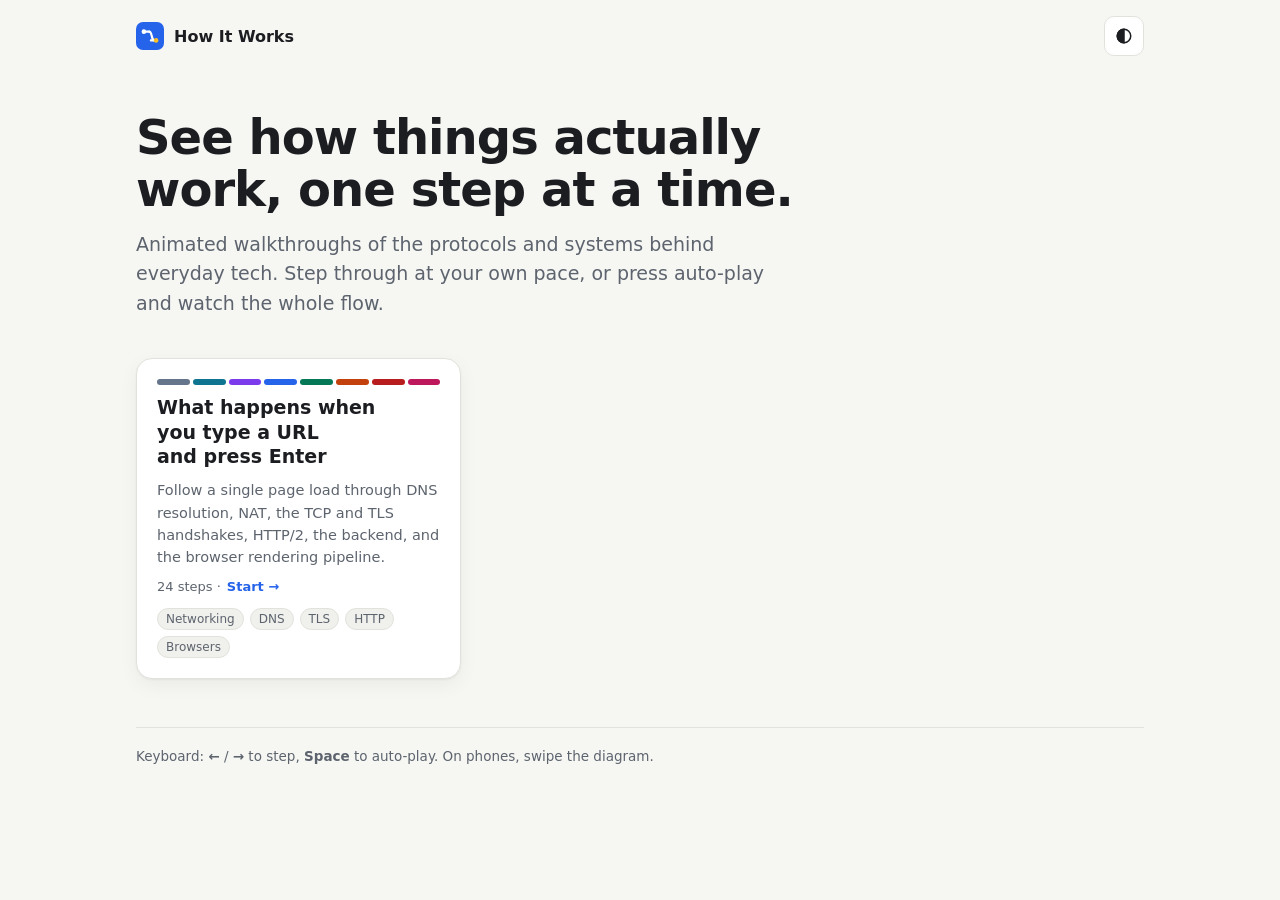
==== index.html @ ea6b0840 "Add animated explainer engine and URL-to-page explainer Zero-build static site for GitHub Pages: a r" ====
<!doctype html>
<html lang="en">
<head>
  <meta charset="utf-8">
  <meta name="viewport" content="width=device-width, initial-scale=1, viewport-fit=cover">
  <title>How It Works</title>
  <meta name="description" content="Animated, step-by-step explainers of how the internet and software systems actually work.">
  <link rel="icon" href="favicon.svg" type="image/svg+xml">
  <script src="assets/theme.js"></script>
  <link rel="stylesheet" href="assets/base.css">
  <style>
    .wrap { max-width: 1040px; margin: 0 auto; padding: 0 16px; }
    header.site {
      display: flex; align-items: center; justify-content: space-between; gap: 12px;
      padding-top: max(16px, env(safe-area-inset-top)); padding-bottom: 16px;
    }
    .brand { display: flex; align-items: center; gap: 10px; font-weight: 700; font-size: 16px; color: var(--text); text-decoration: none; }
    .brand img { width: 28px; height: 28px; }
    .hero { padding: 40px 0 28px; }
    .hero h1 { font-size: clamp(30px, 6vw, 48px); line-height: 1.08; margin: 0 0 14px; letter-spacing: -.02em; text-wrap: balance; }
    .hero p { font-size: clamp(16px, 2.4vw, 19px); line-height: 1.55; color: var(--muted); margin: 0; max-width: 640px; }
    .grid { display: grid; grid-template-columns: repeat(auto-fill, minmax(300px, 1fr)); gap: 16px; padding: 12px 0 48px; }
    .card {
      display: flex; flex-direction: column; gap: 10px;
      padding: 20px; border-radius: 16px; border: 1px solid var(--border);
      background: var(--surface); color: var(--text); text-decoration: none;
      box-shadow: var(--shadow); transition: transform .15s ease, border-color .15s ease;
    }
    .card:hover { transform: translateY(-2px); border-color: var(--accent); }
    .card h2 { font-size: 19px; line-height: 1.3; margin: 0; text-wrap: balance; }
    .card p { margin: 0; font-size: 14.5px; line-height: 1.55; color: var(--muted); }
    .bar { display: flex; gap: 3px; height: 6px; }
    .bar span { flex: 1; border-radius: 3px; }
    .tags { display: flex; flex-wrap: wrap; gap: 6px; margin-top: auto; padding-top: 4px; }
    .tag { font-size: 12px; padding: 3px 8px; border-radius: 999px; background: var(--surface-2); border: 1px solid var(--border); color: var(--muted); }
    .meta { font-size: 13px; color: var(--muted); display: flex; gap: 6px; align-items: center; }
    .meta b { color: var(--accent); font-weight: 650; }
    footer.site { border-top: 1px solid var(--border); padding: 20px 0 max(24px, env(safe-area-inset-bottom)); font-size: 13.5px; color: var(--muted); }
    noscript { display: block; padding: 16px; border: 1px solid var(--border); border-radius: 12px; }
  </style>
</head>
<body>
  <div class="wrap">
    <header class="site">
      <a class="brand" href="./"><img src="favicon.svg" alt="">How It Works</a>
      <button class="icon-btn" data-theme-toggle aria-label="Toggle dark mode" title="Toggle dark mode">
        <svg viewBox="0 0 24 24" fill="none" stroke="currentColor" stroke-width="2"><circle cx="12" cy="12" r="9"/><path d="M12 3a9 9 0 0 0 0 18z" fill="currentColor"/></svg>
      </button>
    </header>

    <section class="hero">
      <h1>See how things actually work, one step at a time.</h1>
      <p>Animated walkthroughs of the protocols and systems behind everyday tech. Step through at your own pace, or press auto-play and watch the whole flow.</p>
    </section>

    <main class="grid" id="grid">
      <noscript>These explainers need JavaScript to animate.</noscript>
    </main>

    <footer class="site">
      Keyboard: <b>←</b> / <b>→</b> to step, <b>Space</b> to auto-play. On phones, swipe the diagram.
    </footer>
  </div>

  <script src="explainers/registry.js"></script>
  <script>
    (function () {
      var grid = document.getElementById('grid');
      (window.HIW_EXPLAINERS || []).forEach(function (x) {
        var a = document.createElement('a');
        a.className = 'card';
        a.href = 'explainers/' + x.slug + '/';
        var bar = document.createElement('div');
        bar.className = 'bar';
        (x.colors || ['#2563eb']).forEach(function (c) {
          var s = document.createElement('span'); s.style.background = c; bar.appendChild(s);
        });
        var h2 = document.createElement('h2'); h2.textContent = x.title;
        var p = document.createElement('p'); p.textContent = x.description;
        var meta = document.createElement('div'); meta.className = 'meta';
        meta.innerHTML = '<span></span><b>Start →</b>';
        meta.firstChild.textContent = (x.steps ? x.steps + ' steps · ' : '');
        var tags = document.createElement('div'); tags.className = 'tags';
        (x.tags || []).forEach(function (t) {
          var s = document.createElement('span'); s.className = 'tag'; s.textContent = t; tags.appendChild(s);
        });
        a.append(bar, h2, p, meta, tags);
        grid.appendChild(a);
      });
    })();
  </script>
</body>
</html>
---- assets/base.css ----
/* Shared design tokens for the gallery and the player. */
:root {
  --bg: #f6f6f3;
  --surface: #ffffff;
  --surface-2: #f0f0ec;
  --text: #1b1d21;
  --muted: #5d646e;
  --border: #e2e2dd;
  --accent: #2563eb;
  --node-fill: #ffffff;
  --node-stroke: #c9cdd3;
  --link: #d3d6db;
  --shadow: 0 1px 2px rgba(0, 0, 0, .05), 0 6px 20px rgba(0, 0, 0, .05);
  --sans: system-ui, -apple-system, "Segoe UI", Roboto, "Helvetica Neue", sans-serif;
  --mono: ui-monospace, SFMono-Regular, Menlo, Consolas, "Liberation Mono", monospace;
  color-scheme: light;
}

@media (prefers-color-scheme: dark) {
  :root:not([data-theme="light"]) {
    --bg: #0f1115;
    --surface: #161920;
    --surface-2: #1e222b;
    --text: #e8eaed;
    --muted: #9aa3ae;
    --border: #2a2f3a;
    --accent: #6b9bff;
    --node-fill: #1a1e27;
    --node-stroke: #3a414e;
    --link: #2e3440;
    --shadow: 0 1px 2px rgba(0, 0, 0, .4), 0 6px 20px rgba(0, 0, 0, .3);
    color-scheme: dark;
  }
}

:root[data-theme="dark"] {
  --bg: #0f1115;
  --surface: #161920;
  --surface-2: #1e222b;
  --text: #e8eaed;
  --muted: #9aa3ae;
  --border: #2a2f3a;
  --accent: #6b9bff;
  --node-fill: #1a1e27;
  --node-stroke: #3a414e;
  --link: #2e3440;
  --shadow: 0 1px 2px rgba(0, 0, 0, .4), 0 6px 20px rgba(0, 0, 0, .3);
  color-scheme: dark;
}

*, *::before, *::after { box-sizing: border-box; }

html, body {
  margin: 0;
  background: var(--bg);
  color: var(--text);
  font-family: var(--sans);
  -webkit-font-smoothing: antialiased;
  -webkit-text-size-adjust: 100%;
}

a { color: var(--accent); }

button { font: inherit; color: inherit; }

.icon-btn {
  display: inline-grid;
  place-items: center;
  width: 40px;
  height: 40px;
  border-radius: 10px;
  border: 1px solid var(--border);
  background: var(--surface);
  cursor: pointer;
  flex: none;
}
.icon-btn:hover { background: var(--surface-2); }
.icon-btn svg { width: 18px; height: 18px; }

:focus-visible { outline: 2px solid var(--accent); outline-offset: 2px; }
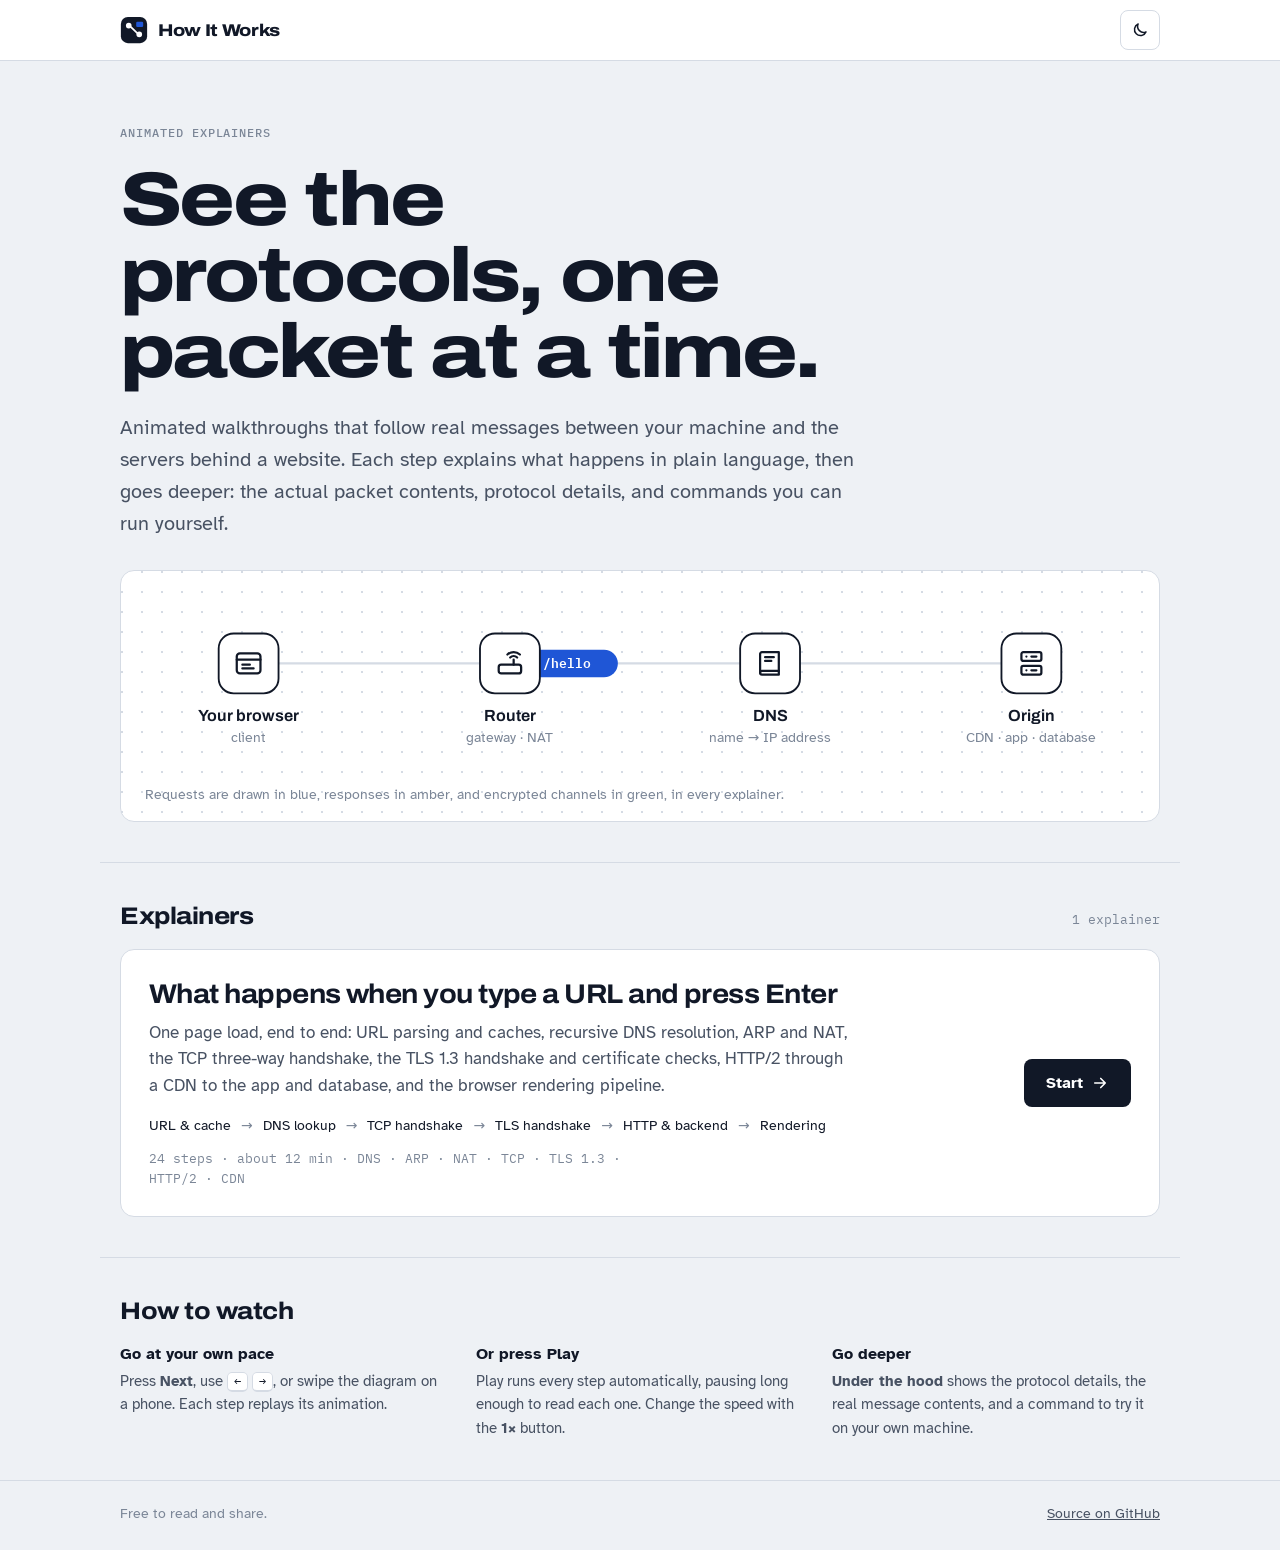
==== commit ffecf52d: "Redesign site and rebuild animation engine New visual system (Archivo, Atkinson Hyperlegible, IBM Pl" ====
--- a/index.html
+++ b/index.html
@@ -4,88 +4,314 @@
   <meta charset="utf-8">
   <meta name="viewport" content="width=device-width, initial-scale=1, viewport-fit=cover">
   <title>How It Works</title>
-  <meta name="description" content="Animated, step-by-step explainers of how the internet and software systems actually work.">
+  <meta name="description" content="Animated, step-by-step walkthroughs of the protocols behind everyday software, for students and engineers.">
   <link rel="icon" href="favicon.svg" type="image/svg+xml">
   <script src="assets/theme.js"></script>
+  <link rel="preconnect" href="https://fonts.googleapis.com">
+  <link rel="preconnect" href="https://fonts.gstatic.com" crossorigin>
+  <link rel="stylesheet" href="https://fonts.googleapis.com/css2?family=Archivo:wdth,wght@100..125,400..800&family=Atkinson+Hyperlegible:wght@400;700&family=IBM+Plex+Mono:wght@400;500;600&display=swap">
   <link rel="stylesheet" href="assets/base.css">
   <style>
-    .wrap { max-width: 1040px; margin: 0 auto; padding: 0 16px; }
-    header.site {
-      display: flex; align-items: center; justify-content: space-between; gap: 12px;
-      padding-top: max(16px, env(safe-area-inset-top)); padding-bottom: 16px;
-    }
-    .brand { display: flex; align-items: center; gap: 10px; font-weight: 700; font-size: 16px; color: var(--text); text-decoration: none; }
-    .brand img { width: 28px; height: 28px; }
-    .hero { padding: 40px 0 28px; }
-    .hero h1 { font-size: clamp(30px, 6vw, 48px); line-height: 1.08; margin: 0 0 14px; letter-spacing: -.02em; text-wrap: balance; }
-    .hero p { font-size: clamp(16px, 2.4vw, 19px); line-height: 1.55; color: var(--muted); margin: 0; max-width: 640px; }
-    .grid { display: grid; grid-template-columns: repeat(auto-fill, minmax(300px, 1fr)); gap: 16px; padding: 12px 0 48px; }
-    .card {
-      display: flex; flex-direction: column; gap: 10px;
-      padding: 20px; border-radius: 16px; border: 1px solid var(--border);
-      background: var(--surface); color: var(--text); text-decoration: none;
-      box-shadow: var(--shadow); transition: transform .15s ease, border-color .15s ease;
-    }
-    .card:hover { transform: translateY(-2px); border-color: var(--accent); }
-    .card h2 { font-size: 19px; line-height: 1.3; margin: 0; text-wrap: balance; }
-    .card p { margin: 0; font-size: 14.5px; line-height: 1.55; color: var(--muted); }
-    .bar { display: flex; gap: 3px; height: 6px; }
-    .bar span { flex: 1; border-radius: 3px; }
-    .tags { display: flex; flex-wrap: wrap; gap: 6px; margin-top: auto; padding-top: 4px; }
-    .tag { font-size: 12px; padding: 3px 8px; border-radius: 999px; background: var(--surface-2); border: 1px solid var(--border); color: var(--muted); }
-    .meta { font-size: 13px; color: var(--muted); display: flex; gap: 6px; align-items: center; }
-    .meta b { color: var(--accent); font-weight: 650; }
-    footer.site { border-top: 1px solid var(--border); padding: 20px 0 max(24px, env(safe-area-inset-bottom)); font-size: 13.5px; color: var(--muted); }
-    noscript { display: block; padding: 16px; border: 1px solid var(--border); border-radius: 12px; }
+    body { min-height: 100vh; }
+    .wrap {
+      max-width: 1080px;
+      margin: 0 auto;
+      padding-left: max(20px, env(safe-area-inset-left, 0px));
+      padding-right: max(20px, env(safe-area-inset-right, 0px));
+    }
+
+    /* header */
+    .site-head { border-bottom: 1px solid var(--rule); background: var(--sheet); }
+    .site-head .wrap { display: flex; align-items: center; justify-content: space-between; gap: 16px; min-height: 60px; padding-block: 8px; }
+    .mark { display: inline-flex; align-items: center; gap: 10px; text-decoration: none; }
+    .mark svg { width: 28px; height: 28px; flex: none; }
+    .mark span {
+      font-family: var(--font-display);
+      font-stretch: 115%;
+      font-weight: 800;
+      font-size: 17px;
+      letter-spacing: -0.02em;
+    }
+
+    /* intro */
+    .intro { padding-block: 64px 40px; display: grid; gap: 22px; }
+    .intro > * { min-width: 0; }
+    .eyebrow {
+      margin: 0;
+      font-family: var(--font-mono);
+      font-size: 12px;
+      font-weight: 500;
+      letter-spacing: .08em;
+      text-transform: uppercase;
+      color: var(--ink-3);
+    }
+    h1 {
+      margin: 0;
+      max-width: 15ch;
+      font-family: var(--font-display);
+      font-stretch: 118%;
+      font-weight: 800;
+      font-size: clamp(38px, 7vw, 76px);
+      line-height: 1.0;
+      letter-spacing: -0.035em;
+      text-wrap: balance;
+    }
+    .intro p.lead {
+      margin: 0;
+      max-width: 58ch;
+      font-size: clamp(17px, 2.1vw, 20px);
+      line-height: 1.6;
+      color: var(--ink-2);
+    }
+
+    /* route figure */
+    .route {
+      margin: 8px 0 0;
+      padding: 28px 24px 18px;
+      border: 1px solid var(--rule);
+      border-radius: 14px;
+      background-color: var(--sheet);
+      background-image: radial-gradient(circle at 1px 1px, var(--rule) 1px, transparent 1.4px);
+      background-size: 20px 20px;
+    }
+    .route-scroll { overflow-x: auto; }
+    .route svg { display: block; width: 100%; min-width: 560px; height: auto; }
+    .route figcaption { margin-top: 14px; font-size: 14px; color: var(--ink-3); }
+    .r-line { stroke: var(--rule); stroke-width: 2; fill: none; }
+    .r-tile { fill: var(--sheet); stroke: var(--ink); stroke-width: 1.6; }
+    .r-icon { color: var(--ink); }
+    .r-label { font-family: var(--font-display); font-weight: 650; font-size: 14px; fill: var(--ink); }
+    .r-sub { font-family: var(--font-body); font-size: 12px; fill: var(--ink-3); }
+    .r-out { fill: var(--out); }
+    .r-back { fill: var(--back); }
+    .r-out-text { fill: var(--on-out); font-family: var(--font-mono); font-size: 11px; font-weight: 600; }
+    .r-back-text { fill: var(--on-back); font-family: var(--font-mono); font-size: 11px; font-weight: 600; }
+
+    /* explainers */
+    .section { padding-block: 40px; border-top: 1px solid var(--rule); }
+    .section-head { display: flex; align-items: baseline; justify-content: space-between; gap: 16px; margin-bottom: 20px; }
+    h2 {
+      margin: 0;
+      font-family: var(--font-display);
+      font-stretch: 112%;
+      font-weight: 750;
+      font-size: 24px;
+      letter-spacing: -0.02em;
+    }
+    .count { font-family: var(--font-mono); font-size: 13px; color: var(--ink-3); }
+
+    .item {
+      display: grid;
+      grid-template-columns: minmax(0, 1fr) auto;
+      gap: 20px 32px;
+      align-items: center;
+      padding: 28px;
+      border: 1px solid var(--rule);
+      border-radius: 14px;
+      background: var(--sheet);
+      text-decoration: none;
+      transition: border-color .15s;
+    }
+    .item:hover { border-color: var(--ink-3); }
+    .item h3 {
+      margin: 0 0 10px;
+      font-family: var(--font-display);
+      font-stretch: 108%;
+      font-weight: 700;
+      font-size: clamp(21px, 2.6vw, 27px);
+      line-height: 1.2;
+      letter-spacing: -0.02em;
+      text-wrap: balance;
+    }
+    .item p { margin: 0; max-width: 64ch; font-size: 16.5px; line-height: 1.6; color: var(--ink-2); }
+    .chapters {
+      display: flex;
+      flex-wrap: wrap;
+      gap: 6px 0;
+      margin: 18px 0 0;
+      padding: 0;
+      list-style: none;
+      font-size: 14px;
+      color: var(--ink);
+    }
+    .chapters li { display: inline-flex; align-items: center; }
+    .chapters li + li::before { content: "→"; margin: 0 10px; color: var(--ink-3); }
+    .item .meta { margin-top: 14px; font-family: var(--font-mono); font-size: 12.5px; color: var(--ink-3); }
+    .go {
+      display: inline-flex;
+      align-items: center;
+      gap: 8px;
+      height: 48px;
+      padding: 0 22px;
+      border-radius: 8px;
+      background: var(--ink);
+      color: var(--sheet);
+      font-weight: 700;
+      font-size: 15.5px;
+      white-space: nowrap;
+    }
+    .go svg { width: 18px; height: 18px; }
+
+    /* how to use */
+    .how { display: grid; grid-template-columns: repeat(3, minmax(0, 1fr)); gap: 28px; margin: 0; padding: 0; list-style: none; }
+    .how h3 { margin: 0 0 6px; font-size: 16px; font-weight: 700; }
+    .how p { margin: 0; font-size: 15px; line-height: 1.55; color: var(--ink-2); }
+    kbd {
+      font-family: var(--font-mono);
+      font-size: 12px;
+      padding: 1px 6px;
+      border: 1px solid var(--rule);
+      border-bottom-width: 2px;
+      border-radius: 5px;
+      background: var(--sheet);
+      color: var(--ink);
+    }
+
+    .site-foot { border-top: 1px solid var(--rule); }
+    .site-foot .wrap { display: flex; flex-wrap: wrap; justify-content: space-between; gap: 8px 24px; padding-block: 24px max(28px, env(safe-area-inset-bottom, 0px)); font-size: 14px; color: var(--ink-3); }
+    .site-foot a { color: var(--ink-2); }
+
+    @media (max-width: 760px) {
+      .intro { padding-block: 40px 28px; }
+      .item { grid-template-columns: 1fr; padding: 22px 20px; }
+      .go { justify-self: start; }
+      .how { grid-template-columns: 1fr; gap: 18px; }
+      .route { padding: 20px 14px 14px; }
+    }
+    @media (max-width: 560px) {
+      .route svg { min-width: 0; }
+      .r-label { font-size: 26px; transform: translateY(12px); }
+      .r-sub, .r-out-text, .r-back-text { display: none; }
+    }
+    @media (prefers-reduced-motion: reduce) { .moving { display: none; } }
   </style>
 </head>
 <body>
-  <div class="wrap">
-    <header class="site">
-      <a class="brand" href="./"><img src="favicon.svg" alt="">How It Works</a>
-      <button class="icon-btn" data-theme-toggle aria-label="Toggle dark mode" title="Toggle dark mode">
-        <svg viewBox="0 0 24 24" fill="none" stroke="currentColor" stroke-width="2"><circle cx="12" cy="12" r="9"/><path d="M12 3a9 9 0 0 0 0 18z" fill="currentColor"/></svg>
+  <header class="site-head">
+    <div class="wrap">
+      <a class="mark" href="./" aria-label="How It Works, home">
+        <svg viewBox="0 0 32 32" aria-hidden="true"><rect x="1" y="1" width="30" height="30" rx="8" fill="var(--ink)"/><circle cx="10" cy="11" r="3.2" fill="var(--sheet)"/><circle cx="22" cy="21" r="3.2" fill="var(--sheet)"/><path d="M12.6 12.8 19.4 19.2" stroke="var(--sheet)" stroke-width="2" stroke-linecap="round"/><rect x="18.5" y="6.5" width="8" height="6" rx="1.5" fill="var(--out)"/></svg>
+        <span>How It Works</span>
+      </a>
+      <button class="iconbtn" type="button" data-theme-toggle aria-label="Switch between light and dark" title="Light / dark">
+        <svg class="theme-moon" viewBox="0 0 24 24" fill="none" stroke="currentColor" stroke-width="2" stroke-linecap="round" stroke-linejoin="round"><path d="M20 14.5A8 8 0 0 1 9.5 4a8 8 0 1 0 10.5 10.5z"/></svg>
+        <svg class="theme-sun" viewBox="0 0 24 24" fill="none" stroke="currentColor" stroke-width="2" stroke-linecap="round"><circle cx="12" cy="12" r="4"/><path d="M12 2v2M12 20v2M2 12h2M20 12h2M4.9 4.9l1.4 1.4M17.7 17.7l1.4 1.4M4.9 19.1l1.4-1.4M17.7 6.3l1.4-1.4"/></svg>
       </button>
-    </header>
-
-    <section class="hero">
-      <h1>See how things actually work, one step at a time.</h1>
-      <p>Animated walkthroughs of the protocols and systems behind everyday tech. Step through at your own pace, or press auto-play and watch the whole flow.</p>
+    </div>
+  </header>
+
+  <main>
+    <section class="wrap intro">
+      <p class="eyebrow">Animated explainers</p>
+      <h1>See the protocols, one packet at a time.</h1>
+      <p class="lead">Animated walkthroughs that follow real messages between your machine and the servers behind a website. Each step explains what happens in plain language, then goes deeper: the actual packet contents, protocol details, and commands you can run yourself.</p>
+
+      <figure class="route">
+        <div class="route-scroll">
+          <svg viewBox="0 0 860 150" role="img" aria-label="A message travels from your browser, through your router and the DNS address book, to the website, and the answer comes back.">
+            <path id="r-path" class="r-line" d="M90 56 H770"/>
+            <g class="moving">
+              <g>
+                <rect class="r-out" x="-58" y="-12" width="116" height="24" rx="12"/>
+                <text class="r-out-text" text-anchor="middle" y="4">GET /hello</text>
+                <animateMotion dur="7s" repeatCount="indefinite" keyPoints="0;1;1;1" keyTimes="0;0.42;0.5;1" calcMode="spline" keySplines="0.6 0 0.4 1;0 0 1 1;0 0 1 1" path="M90 56 H770"/>
+                <animate attributeName="opacity" dur="7s" repeatCount="indefinite" values="1;1;0;0;1" keyTimes="0;0.42;0.44;0.98;1"/>
+              </g>
+              <g opacity="0">
+                <rect class="r-back" x="-52" y="-12" width="104" height="24" rx="12"/>
+                <text class="r-back-text" text-anchor="middle" y="4">200 OK</text>
+                <animateMotion dur="7s" repeatCount="indefinite" keyPoints="0;0;1;1" keyTimes="0;0.5;0.92;1" calcMode="spline" keySplines="0 0 1 1;0.6 0 0.4 1;0 0 1 1" path="M770 56 H90"/>
+                <animate attributeName="opacity" dur="7s" repeatCount="indefinite" values="0;0;1;1;0" keyTimes="0;0.5;0.52;0.92;0.94"/>
+              </g>
+            </g>
+            <g transform="translate(90 56)">
+              <rect class="r-tile" x="-26" y="-26" width="52" height="52" rx="13"/>
+              <svg class="r-icon" x="-13" y="-13" width="26" height="26" viewBox="0 0 24 24" fill="none" stroke="currentColor" stroke-width="1.8" stroke-linecap="round" stroke-linejoin="round"><rect x="2.5" y="4" width="19" height="16" rx="2.5"/><path d="M2.5 9h19"/><path d="M7 13h6M7 16h9"/></svg>
+              <text class="r-label" y="50" text-anchor="middle">Your browser</text>
+              <text class="r-sub" y="68" text-anchor="middle">client</text>
+            </g>
+            <g transform="translate(317 56)">
+              <rect class="r-tile" x="-26" y="-26" width="52" height="52" rx="13"/>
+              <svg class="r-icon" x="-13" y="-13" width="26" height="26" viewBox="0 0 24 24" fill="none" stroke="currentColor" stroke-width="1.8" stroke-linecap="round" stroke-linejoin="round"><rect x="3" y="13" width="18" height="7" rx="2"/><path d="M15 13V9"/><path d="M12.2 7.2a4 4 0 0 1 5.6 0"/><path d="M10 4.8a7.5 7.5 0 0 1 10 0"/></svg>
+              <text class="r-label" y="50" text-anchor="middle">Router</text>
+              <text class="r-sub" y="68" text-anchor="middle">gateway · NAT</text>
+            </g>
+            <g transform="translate(543 56)">
+              <rect class="r-tile" x="-26" y="-26" width="52" height="52" rx="13"/>
+              <svg class="r-icon" x="-13" y="-13" width="26" height="26" viewBox="0 0 24 24" fill="none" stroke="currentColor" stroke-width="1.8" stroke-linecap="round" stroke-linejoin="round"><path d="M4 4.5A1.5 1.5 0 0 1 5.5 3H19v15H5.5A1.5 1.5 0 0 0 4 19.5z"/><path d="M4 19.5A1.5 1.5 0 0 0 5.5 21H19v-3"/><path d="M8 7h7M8 10h5"/></svg>
+              <text class="r-label" y="50" text-anchor="middle">DNS</text>
+              <text class="r-sub" y="68" text-anchor="middle">name → IP address</text>
+            </g>
+            <g transform="translate(770 56)">
+              <rect class="r-tile" x="-26" y="-26" width="52" height="52" rx="13"/>
+              <svg class="r-icon" x="-13" y="-13" width="26" height="26" viewBox="0 0 24 24" fill="none" stroke="currentColor" stroke-width="1.8" stroke-linecap="round" stroke-linejoin="round"><rect x="4" y="3" width="16" height="7" rx="1.5"/><rect x="4" y="14" width="16" height="7" rx="1.5"/><path d="M8 6.5h.01M8 17.5h.01M12 6.5h4M12 17.5h4"/></svg>
+              <text class="r-label" y="50" text-anchor="middle">Origin</text>
+              <text class="r-sub" y="68" text-anchor="middle">CDN · app · database</text>
+            </g>
+          </svg>
+        </div>
+        <figcaption>Requests are drawn in blue, responses in amber, and encrypted channels in green, in every explainer.</figcaption>
+      </figure>
     </section>
 
-    <main class="grid" id="grid">
-      <noscript>These explainers need JavaScript to animate.</noscript>
-    </main>
-
-    <footer class="site">
-      Keyboard: <b>←</b> / <b>→</b> to step, <b>Space</b> to auto-play. On phones, swipe the diagram.
-    </footer>
-  </div>
+    <section class="wrap section" aria-labelledby="list-title">
+      <div class="section-head">
+        <h2 id="list-title">Explainers</h2>
+        <span class="count" id="count"></span>
+      </div>
+      <div id="list">
+        <noscript><p>These explainers need JavaScript to animate.</p></noscript>
+      </div>
+    </section>
+
+    <section class="wrap section" aria-labelledby="how-title">
+      <div class="section-head"><h2 id="how-title">How to watch</h2></div>
+      <ul class="how">
+        <li>
+          <h3>Go at your own pace</h3>
+          <p>Press <b>Next</b>, use <kbd>←</kbd> <kbd>→</kbd>, or swipe the diagram on a phone. Each step replays its animation.</p>
+        </li>
+        <li>
+          <h3>Or press Play</h3>
+          <p>Play runs every step automatically, pausing long enough to read each one. Change the speed with the <b>1×</b> button.</p>
+        </li>
+        <li>
+          <h3>Go deeper</h3>
+          <p><b>Under the hood</b> shows the protocol details, the real message contents, and a command to try it on your own machine.</p>
+        </li>
+      </ul>
+    </section>
+  </main>
+
+  <footer class="site-foot">
+    <div class="wrap">
+      <span>Free to read and share.</span>
+      <a href="https://github.com/vijaygupta18/how-it-works">Source on GitHub</a>
+    </div>
+  </footer>
 
   <script src="explainers/registry.js"></script>
   <script>
     (function () {
-      var grid = document.getElementById('grid');
-      (window.HIW_EXPLAINERS || []).forEach(function (x) {
+      var list = document.getElementById('list');
+      var items = window.HIW_EXPLAINERS || [];
+      document.getElementById('count').textContent = items.length + (items.length === 1 ? ' explainer' : ' explainers');
+      var arrow = '<svg viewBox="0 0 24 24" fill="none" stroke="currentColor" stroke-width="2.2" stroke-linecap="round" stroke-linejoin="round" aria-hidden="true"><path d="M5 12h14M13 6l6 6-6 6"/></svg>';
+      items.forEach(function (x) {
         var a = document.createElement('a');
-        a.className = 'card';
+        a.className = 'item';
         a.href = 'explainers/' + x.slug + '/';
-        var bar = document.createElement('div');
-        bar.className = 'bar';
-        (x.colors || ['#2563eb']).forEach(function (c) {
-          var s = document.createElement('span'); s.style.background = c; bar.appendChild(s);
-        });
-        var h2 = document.createElement('h2'); h2.textContent = x.title;
+        var body = document.createElement('div');
+        var h3 = document.createElement('h3'); h3.textContent = x.title;
         var p = document.createElement('p'); p.textContent = x.description;
-        var meta = document.createElement('div'); meta.className = 'meta';
-        meta.innerHTML = '<span></span><b>Start →</b>';
-        meta.firstChild.textContent = (x.steps ? x.steps + ' steps · ' : '');
-        var tags = document.createElement('div'); tags.className = 'tags';
-        (x.tags || []).forEach(function (t) {
-          var s = document.createElement('span'); s.className = 'tag'; s.textContent = t; tags.appendChild(s);
-        });
-        a.append(bar, h2, p, meta, tags);
-        grid.appendChild(a);
+        var ol = document.createElement('ol'); ol.className = 'chapters'; ol.setAttribute('aria-label', 'Parts');
+        (x.chapters || []).forEach(function (c) { var li = document.createElement('li'); li.textContent = c; ol.appendChild(li); });
+        var meta = document.createElement('p'); meta.className = 'meta';
+        meta.textContent = [x.steps + ' steps', 'about ' + x.minutes + ' min', x.topics].filter(Boolean).join('  ·  ');
+        body.append(h3, p, ol, meta);
+        var go = document.createElement('span'); go.className = 'go'; go.innerHTML = 'Start' + arrow;
+        a.append(body, go);
+        list.appendChild(a);
       });
     })();
   </script>
--- a/assets/base.css
+++ b/assets/base.css
@@ -1,50 +1,64 @@
-/* Shared design tokens for the gallery and the player. */
+/*
+ * How It Works — design tokens.
+ * Direction: a technical field manual. Cool paper, navy ink, and two signal colours
+ * that carry meaning: cobalt for messages going out, amber for answers coming back.
+ * Green is reserved for "encrypted". Nothing else gets colour.
+ */
 :root {
-  --bg: #f6f6f3;
-  --surface: #ffffff;
-  --surface-2: #f0f0ec;
-  --text: #1b1d21;
-  --muted: #5d646e;
-  --border: #e2e2dd;
-  --accent: #2563eb;
-  --node-fill: #ffffff;
-  --node-stroke: #c9cdd3;
-  --link: #d3d6db;
-  --shadow: 0 1px 2px rgba(0, 0, 0, .05), 0 6px 20px rgba(0, 0, 0, .05);
-  --sans: system-ui, -apple-system, "Segoe UI", Roboto, "Helvetica Neue", sans-serif;
-  --mono: ui-monospace, SFMono-Regular, Menlo, Consolas, "Liberation Mono", monospace;
+  --bg: #eef1f5;          /* stage / page ground, cool paper */
+  --sheet: #ffffff;       /* panels and nodes */
+  --ink: #111827;         /* primary text, active strokes */
+  --ink-2: #485263;       /* secondary text */
+  --ink-3: #7b8697;       /* captions, idle icons */
+  --rule: #d5dbe4;        /* hairlines, idle links */
+  --zone: #f7f9fb;        /* zone fill on the stage */
+  --out: #1f56d6;         /* outgoing message */
+  --on-out: #ffffff;
+  --back: #e09a12;        /* returning answer */
+  --on-back: #221600;
+  --secure: #0d8a67;      /* encrypted tunnel */
+  --focus: #1f56d6;
+
+  --font-display: "Archivo", "Helvetica Neue", Arial, sans-serif;
+  --font-body: "Atkinson Hyperlegible", "Segoe UI", system-ui, sans-serif;
+  --font-mono: "IBM Plex Mono", ui-monospace, SFMono-Regular, Menlo, monospace;
+
   color-scheme: light;
 }
 
 @media (prefers-color-scheme: dark) {
   :root:not([data-theme="light"]) {
-    --bg: #0f1115;
-    --surface: #161920;
-    --surface-2: #1e222b;
-    --text: #e8eaed;
-    --muted: #9aa3ae;
-    --border: #2a2f3a;
-    --accent: #6b9bff;
-    --node-fill: #1a1e27;
-    --node-stroke: #3a414e;
-    --link: #2e3440;
-    --shadow: 0 1px 2px rgba(0, 0, 0, .4), 0 6px 20px rgba(0, 0, 0, .3);
+    --bg: #0c1016;
+    --sheet: #141a23;
+    --ink: #e8ecf2;
+    --ink-2: #a7b1bf;
+    --ink-3: #6f7a8b;
+    --rule: #263040;
+    --zone: #10151d;
+    --out: #6b98ff;
+    --on-out: #071430;
+    --back: #f2b441;
+    --on-back: #221600;
+    --secure: #34c495;
+    --focus: #6b98ff;
     color-scheme: dark;
   }
 }
 
 :root[data-theme="dark"] {
-  --bg: #0f1115;
-  --surface: #161920;
-  --surface-2: #1e222b;
-  --text: #e8eaed;
-  --muted: #9aa3ae;
-  --border: #2a2f3a;
-  --accent: #6b9bff;
-  --node-fill: #1a1e27;
-  --node-stroke: #3a414e;
-  --link: #2e3440;
-  --shadow: 0 1px 2px rgba(0, 0, 0, .4), 0 6px 20px rgba(0, 0, 0, .3);
+  --bg: #0c1016;
+  --sheet: #141a23;
+  --ink: #e8ecf2;
+  --ink-2: #a7b1bf;
+  --ink-3: #6f7a8b;
+  --rule: #263040;
+  --zone: #10151d;
+  --out: #6b98ff;
+  --on-out: #071430;
+  --back: #f2b441;
+  --on-back: #221600;
+  --secure: #34c495;
+  --focus: #6b98ff;
   color-scheme: dark;
 }
 
@@ -53,28 +67,40 @@
 html, body {
   margin: 0;
   background: var(--bg);
-  color: var(--text);
-  font-family: var(--sans);
+  color: var(--ink);
+  font-family: var(--font-body);
+  font-size: 16px;
   -webkit-font-smoothing: antialiased;
   -webkit-text-size-adjust: 100%;
+  text-rendering: optimizeLegibility;
 }
 
-a { color: var(--accent); }
-
+a { color: inherit; }
 button { font: inherit; color: inherit; }
 
-.icon-btn {
+:focus-visible { outline: 2px solid var(--focus); outline-offset: 2px; border-radius: 6px; }
+
+.iconbtn {
   display: inline-grid;
   place-items: center;
   width: 40px;
   height: 40px;
-  border-radius: 10px;
-  border: 1px solid var(--border);
-  background: var(--surface);
+  border: 1px solid var(--rule);
+  border-radius: 8px;
+  background: var(--sheet);
+  color: var(--ink);
   cursor: pointer;
   flex: none;
+  transition: border-color .15s, background-color .15s;
 }
-.icon-btn:hover { background: var(--surface-2); }
-.icon-btn svg { width: 18px; height: 18px; }
+.iconbtn:hover { border-color: var(--ink-3); }
+.iconbtn svg { width: 18px; height: 18px; }
 
-:focus-visible { outline: 2px solid var(--accent); outline-offset: 2px; }
+/* Theme toggle shows a moon in light mode and a sun in dark mode. */
+.theme-sun { display: none; }
+:root[data-theme="dark"] .theme-sun { display: block; }
+:root[data-theme="dark"] .theme-moon { display: none; }
+@media (prefers-color-scheme: dark) {
+  :root:not([data-theme="light"]) .theme-sun { display: block; }
+  :root:not([data-theme="light"]) .theme-moon { display: none; }
+}
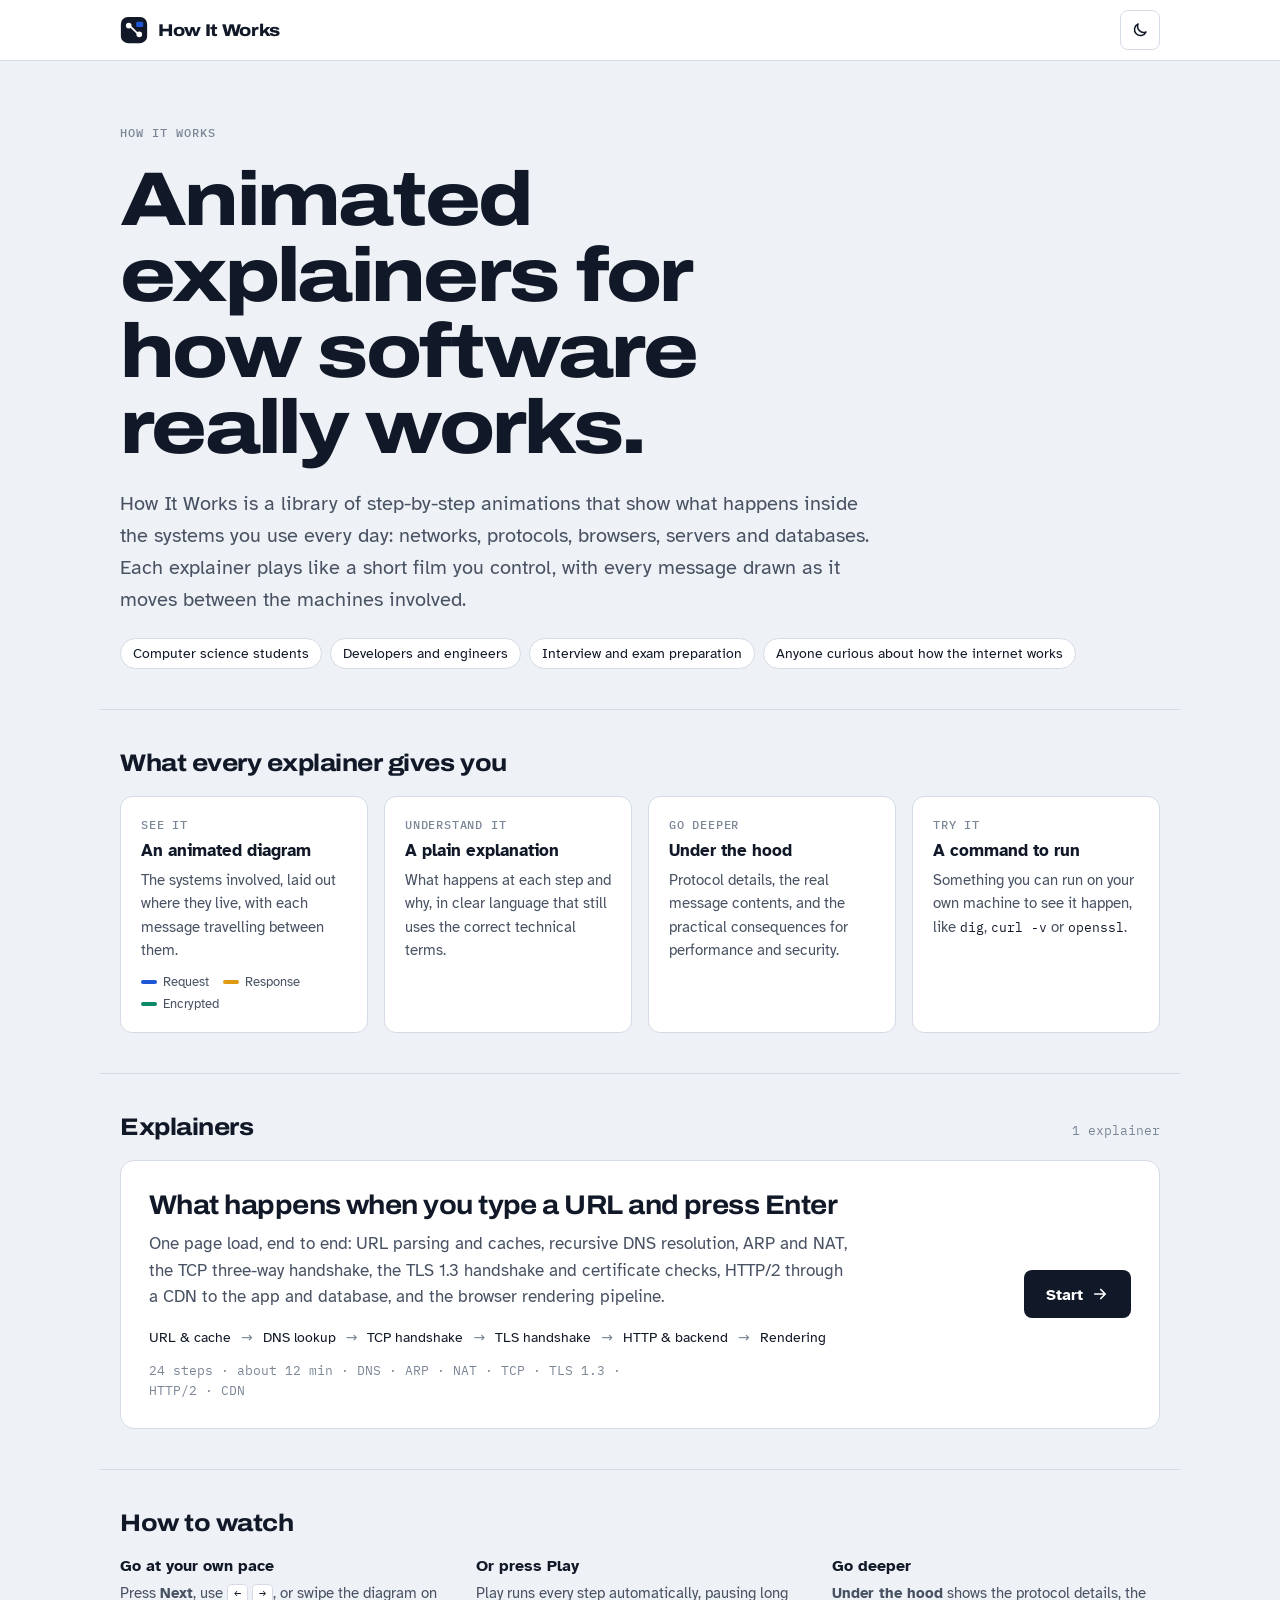
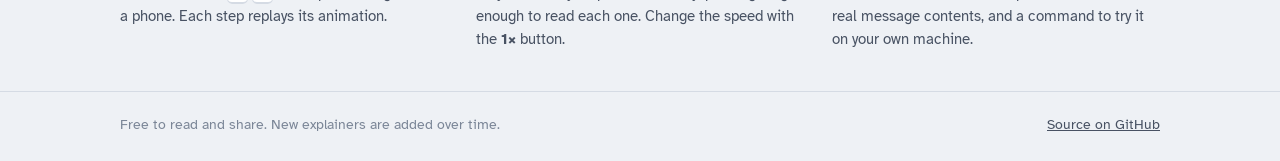
==== commit 71e1697f: "Home page: describe what the site is and who it is for" ====
--- a/index.html
+++ b/index.html
@@ -4,7 +4,7 @@
   <meta charset="utf-8">
   <meta name="viewport" content="width=device-width, initial-scale=1, viewport-fit=cover">
   <title>How It Works</title>
-  <meta name="description" content="Animated, step-by-step walkthroughs of the protocols behind everyday software, for students and engineers.">
+  <meta name="description" content="A library of animated, step-by-step explainers that show how networks, protocols, browsers and servers work. For students and engineers.">
   <link rel="icon" href="favicon.svg" type="image/svg+xml">
   <script src="assets/theme.js"></script>
   <link rel="preconnect" href="https://fonts.googleapis.com">
@@ -64,28 +64,41 @@
       color: var(--ink-2);
     }
 
-    /* route figure */
-    .route {
-      margin: 8px 0 0;
-      padding: 28px 24px 18px;
+    /* what every explainer gives you */
+    .inside { display: grid; grid-template-columns: repeat(4, minmax(0, 1fr)); gap: 16px; margin: 0; padding: 0; list-style: none; }
+    .inside li {
+      display: grid;
+      align-content: start;
+      gap: 8px;
+      padding: 20px;
       border: 1px solid var(--rule);
-      border-radius: 14px;
-      background-color: var(--sheet);
-      background-image: radial-gradient(circle at 1px 1px, var(--rule) 1px, transparent 1.4px);
-      background-size: 20px 20px;
-    }
-    .route-scroll { overflow-x: auto; }
-    .route svg { display: block; width: 100%; min-width: 560px; height: auto; }
-    .route figcaption { margin-top: 14px; font-size: 14px; color: var(--ink-3); }
-    .r-line { stroke: var(--rule); stroke-width: 2; fill: none; }
-    .r-tile { fill: var(--sheet); stroke: var(--ink); stroke-width: 1.6; }
-    .r-icon { color: var(--ink); }
-    .r-label { font-family: var(--font-display); font-weight: 650; font-size: 14px; fill: var(--ink); }
-    .r-sub { font-family: var(--font-body); font-size: 12px; fill: var(--ink-3); }
-    .r-out { fill: var(--out); }
-    .r-back { fill: var(--back); }
-    .r-out-text { fill: var(--on-out); font-family: var(--font-mono); font-size: 11px; font-weight: 600; }
-    .r-back-text { fill: var(--on-back); font-family: var(--font-mono); font-size: 11px; font-weight: 600; }
+      border-radius: 12px;
+      background: var(--sheet);
+    }
+    .inside .tag {
+      font-family: var(--font-mono);
+      font-size: 11.5px;
+      font-weight: 500;
+      letter-spacing: .07em;
+      text-transform: uppercase;
+      color: var(--ink-3);
+    }
+    .inside h3 { margin: 0; font-size: 17px; font-weight: 700; }
+    .inside p { margin: 0; font-size: 15px; line-height: 1.55; color: var(--ink-2); }
+    .swatches { display: flex; flex-wrap: wrap; gap: 6px 14px; margin-top: 4px; font-size: 13px; color: var(--ink-2); }
+    .swatches span { display: inline-flex; align-items: center; gap: 6px; }
+    .swatches i { width: 16px; height: 4px; border-radius: 2px; display: inline-block; }
+    .inside code { font-family: var(--font-mono); font-size: 13px; color: var(--ink); }
+
+    .audience { display: flex; flex-wrap: wrap; gap: 8px; margin: 0; padding: 0; list-style: none; }
+    .audience li {
+      padding: 6px 12px;
+      border: 1px solid var(--rule);
+      border-radius: 999px;
+      background: var(--sheet);
+      font-size: 14px;
+      color: var(--ink);
+    }
 
     /* explainers */
     .section { padding-block: 40px; border-top: 1px solid var(--rule); }
@@ -176,14 +189,9 @@
       .item { grid-template-columns: 1fr; padding: 22px 20px; }
       .go { justify-self: start; }
       .how { grid-template-columns: 1fr; gap: 18px; }
-      .route { padding: 20px 14px 14px; }
-    }
-    @media (max-width: 560px) {
-      .route svg { min-width: 0; }
-      .r-label { font-size: 26px; transform: translateY(12px); }
-      .r-sub, .r-out-text, .r-back-text { display: none; }
-    }
-    @media (prefers-reduced-motion: reduce) { .moving { display: none; } }
+    }
+    @media (max-width: 900px) { .inside { grid-template-columns: repeat(2, minmax(0, 1fr)); } }
+    @media (max-width: 560px) { .inside { grid-template-columns: 1fr; } }
   </style>
 </head>
 <body>
@@ -202,56 +210,46 @@
 
   <main>
     <section class="wrap intro">
-      <p class="eyebrow">Animated explainers</p>
-      <h1>See the protocols, one packet at a time.</h1>
-      <p class="lead">Animated walkthroughs that follow real messages between your machine and the servers behind a website. Each step explains what happens in plain language, then goes deeper: the actual packet contents, protocol details, and commands you can run yourself.</p>
-
-      <figure class="route">
-        <div class="route-scroll">
-          <svg viewBox="0 0 860 150" role="img" aria-label="A message travels from your browser, through your router and the DNS address book, to the website, and the answer comes back.">
-            <path id="r-path" class="r-line" d="M90 56 H770"/>
-            <g class="moving">
-              <g>
-                <rect class="r-out" x="-58" y="-12" width="116" height="24" rx="12"/>
-                <text class="r-out-text" text-anchor="middle" y="4">GET /hello</text>
-                <animateMotion dur="7s" repeatCount="indefinite" keyPoints="0;1;1;1" keyTimes="0;0.42;0.5;1" calcMode="spline" keySplines="0.6 0 0.4 1;0 0 1 1;0 0 1 1" path="M90 56 H770"/>
-                <animate attributeName="opacity" dur="7s" repeatCount="indefinite" values="1;1;0;0;1" keyTimes="0;0.42;0.44;0.98;1"/>
-              </g>
-              <g opacity="0">
-                <rect class="r-back" x="-52" y="-12" width="104" height="24" rx="12"/>
-                <text class="r-back-text" text-anchor="middle" y="4">200 OK</text>
-                <animateMotion dur="7s" repeatCount="indefinite" keyPoints="0;0;1;1" keyTimes="0;0.5;0.92;1" calcMode="spline" keySplines="0 0 1 1;0.6 0 0.4 1;0 0 1 1" path="M770 56 H90"/>
-                <animate attributeName="opacity" dur="7s" repeatCount="indefinite" values="0;0;1;1;0" keyTimes="0;0.5;0.52;0.92;0.94"/>
-              </g>
-            </g>
-            <g transform="translate(90 56)">
-              <rect class="r-tile" x="-26" y="-26" width="52" height="52" rx="13"/>
-              <svg class="r-icon" x="-13" y="-13" width="26" height="26" viewBox="0 0 24 24" fill="none" stroke="currentColor" stroke-width="1.8" stroke-linecap="round" stroke-linejoin="round"><rect x="2.5" y="4" width="19" height="16" rx="2.5"/><path d="M2.5 9h19"/><path d="M7 13h6M7 16h9"/></svg>
-              <text class="r-label" y="50" text-anchor="middle">Your browser</text>
-              <text class="r-sub" y="68" text-anchor="middle">client</text>
-            </g>
-            <g transform="translate(317 56)">
-              <rect class="r-tile" x="-26" y="-26" width="52" height="52" rx="13"/>
-              <svg class="r-icon" x="-13" y="-13" width="26" height="26" viewBox="0 0 24 24" fill="none" stroke="currentColor" stroke-width="1.8" stroke-linecap="round" stroke-linejoin="round"><rect x="3" y="13" width="18" height="7" rx="2"/><path d="M15 13V9"/><path d="M12.2 7.2a4 4 0 0 1 5.6 0"/><path d="M10 4.8a7.5 7.5 0 0 1 10 0"/></svg>
-              <text class="r-label" y="50" text-anchor="middle">Router</text>
-              <text class="r-sub" y="68" text-anchor="middle">gateway · NAT</text>
-            </g>
-            <g transform="translate(543 56)">
-              <rect class="r-tile" x="-26" y="-26" width="52" height="52" rx="13"/>
-              <svg class="r-icon" x="-13" y="-13" width="26" height="26" viewBox="0 0 24 24" fill="none" stroke="currentColor" stroke-width="1.8" stroke-linecap="round" stroke-linejoin="round"><path d="M4 4.5A1.5 1.5 0 0 1 5.5 3H19v15H5.5A1.5 1.5 0 0 0 4 19.5z"/><path d="M4 19.5A1.5 1.5 0 0 0 5.5 21H19v-3"/><path d="M8 7h7M8 10h5"/></svg>
-              <text class="r-label" y="50" text-anchor="middle">DNS</text>
-              <text class="r-sub" y="68" text-anchor="middle">name → IP address</text>
-            </g>
-            <g transform="translate(770 56)">
-              <rect class="r-tile" x="-26" y="-26" width="52" height="52" rx="13"/>
-              <svg class="r-icon" x="-13" y="-13" width="26" height="26" viewBox="0 0 24 24" fill="none" stroke="currentColor" stroke-width="1.8" stroke-linecap="round" stroke-linejoin="round"><rect x="4" y="3" width="16" height="7" rx="1.5"/><rect x="4" y="14" width="16" height="7" rx="1.5"/><path d="M8 6.5h.01M8 17.5h.01M12 6.5h4M12 17.5h4"/></svg>
-              <text class="r-label" y="50" text-anchor="middle">Origin</text>
-              <text class="r-sub" y="68" text-anchor="middle">CDN · app · database</text>
-            </g>
-          </svg>
-        </div>
-        <figcaption>Requests are drawn in blue, responses in amber, and encrypted channels in green, in every explainer.</figcaption>
-      </figure>
+      <p class="eyebrow">How It Works</p>
+      <h1>Animated explainers for how software really works.</h1>
+      <p class="lead">How It Works is a library of step-by-step animations that show what happens inside the systems you use every day: networks, protocols, browsers, servers and databases. Each explainer plays like a short film you control, with every message drawn as it moves between the machines involved.</p>
+      <ul class="audience" aria-label="Who it is for">
+        <li>Computer science students</li>
+        <li>Developers and engineers</li>
+        <li>Interview and exam preparation</li>
+        <li>Anyone curious about how the internet works</li>
+      </ul>
+    </section>
+
+    <section class="wrap section" aria-labelledby="inside-title">
+      <div class="section-head"><h2 id="inside-title">What every explainer gives you</h2></div>
+      <ul class="inside">
+        <li>
+          <span class="tag">See it</span>
+          <h3>An animated diagram</h3>
+          <p>The systems involved, laid out where they live, with each message travelling between them.</p>
+          <div class="swatches" aria-label="Colour key">
+            <span><i style="background: var(--out)"></i>Request</span>
+            <span><i style="background: var(--back)"></i>Response</span>
+            <span><i style="background: var(--secure)"></i>Encrypted</span>
+          </div>
+        </li>
+        <li>
+          <span class="tag">Understand it</span>
+          <h3>A plain explanation</h3>
+          <p>What happens at each step and why, in clear language that still uses the correct technical terms.</p>
+        </li>
+        <li>
+          <span class="tag">Go deeper</span>
+          <h3>Under the hood</h3>
+          <p>Protocol details, the real message contents, and the practical consequences for performance and security.</p>
+        </li>
+        <li>
+          <span class="tag">Try it</span>
+          <h3>A command to run</h3>
+          <p>Something you can run on your own machine to see it happen, like <code>dig</code>, <code>curl -v</code> or <code>openssl</code>.</p>
+        </li>
+      </ul>
     </section>
 
     <section class="wrap section" aria-labelledby="list-title">
@@ -285,7 +283,7 @@
 
   <footer class="site-foot">
     <div class="wrap">
-      <span>Free to read and share.</span>
+      <span>Free to read and share. New explainers are added over time.</span>
       <a href="https://github.com/vijaygupta18/how-it-works">Source on GitHub</a>
     </div>
   </footer>
